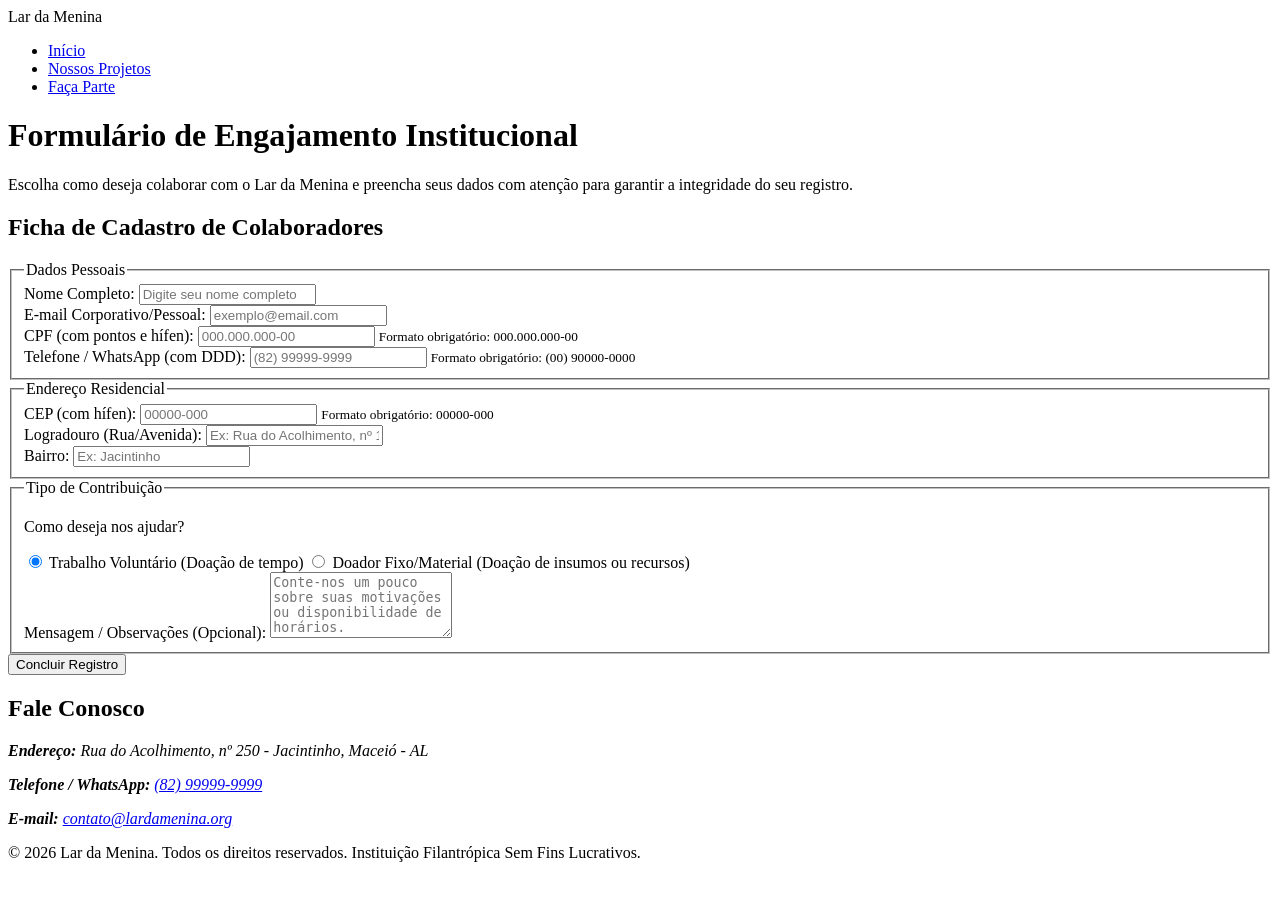
==== cadastro.html @ 81e5a77d "feat: implement registration form with native html5 semantic elements and validation patterns" ====
<!doctype html>
<html lang="pt-BR">
  <head>
    <meta charset="UTF-8" />
    <meta name="viewport" content="width=device-width, initial-scale=1.0" />
    <title>Faça Parte - Lar da Menina</title>
    <link rel="stylesheet" href="css/style.css" />
  </head>
  <body>
    <header>
      <div class="header-container">
        <span class="logo">Lar da Menina</span>
        <nav aria-label="Navegação principal">
          <ul>
            <li><a href="index.html">Início</a></li>
            <li><a href="projetos.html">Nossos Projetos</a></li>
            <li>
              <a href="cadastro.html" class="active" aria-current="page"
                >Faça Parte</a
              >
            </li>
          </ul>
        </nav>
      </div>
    </header>

    <main id="conteudo-cadastro">
      <div class="titulo-pagina-container">
        <h1>Formulário de Engajamento Institucional</h1>
        <p>
          Escolha como deseja colaborar com o Lar da Menina e preencha seus
          dados com atenção para garantir a integridade do seu registro.
        </p>
      </div>

      <section class="formulario-container">
        <h2>Ficha de Cadastro de Colaboradores</h2>

        <form action="#" method="POST" id="form-engajamento">
          <fieldset>
            <legend>Dados Pessoais</legend>

            <div class="campo-grupo">
              <label for="nome">Nome Completo:</label>
              <input
                type="text"
                id="nome"
                name="nome"
                required
                minlength="3"
                placeholder="Digite seu nome completo"
              />
            </div>

            <div class="campo-grupo">
              <label for="email">E-mail Corporativo/Pessoal:</label>
              <input
                type="email"
                id="email"
                name="email"
                required
                placeholder="exemplo@email.com"
              />
            </div>

            <div class="campo-grupo">
              <label for="cpf">CPF (com pontos e hífen):</label>
              <input
                type="text"
                id="cpf"
                name="cpf"
                required
                pattern="\d{3}\.\d{3}\.\d{3}-\d{2}"
                maxlength="14"
                placeholder="000.000.000-00"
                title="Digite o CPF no formato: 000.000.000-00"
                aria-describedby="cpf-helper"
              />
              <small id="cpf-helper" class="texto-ajuda"
                >Formato obrigatório: 000.000.000-00</small
              >
            </div>

            <div class="campo-grupo">
              <label for="telefone">Telefone / WhatsApp (com DDD):</label>
              <input
                type="tel"
                id="telefone"
                name="telefone"
                required
                pattern="\(\d{2}\) \d{5}-\d{4}"
                maxlength="15"
                placeholder="(82) 99999-9999"
                title="Digite o telefone no formato: (82) 99999-9999"
                aria-describedby="tel-helper"
              />
              <small id="tel-helper" class="texto-ajuda"
                >Formato obrigatório: (00) 90000-0000</small
              >
            </div>
          </fieldset>

          <fieldset>
            <legend>Endereço Residencial</legend>

            <div class="campo-grupo">
              <label for="cep">CEP (com hífen):</label>
              <input
                type="text"
                id="cep"
                name="cep"
                required
                pattern="\d{5}-\d{3}"
                maxlength="9"
                placeholder="00000-000"
                title="Digite o CEP no formato: 00000-000"
                aria-describedby="cep-helper"
              />
              <small id="cep-helper" class="texto-ajuda"
                >Formato obrigatório: 00000-000</small
              >
            </div>

            <div class="campo-grupo">
              <label for="logradouro">Logradouro (Rua/Avenida):</label>
              <input
                type="text"
                id="logradouro"
                name="logradouro"
                required
                placeholder="Ex: Rua do Acolhimento, nº 10"
              />
            </div>

            <div class="campo-grupo">
              <label for="bairro">Bairro:</label>
              <input
                type="text"
                id="bairro"
                name="bairro"
                required
                placeholder="Ex: Jacintinho"
              />
            </div>
          </fieldset>

          <fieldset>
            <legend>Tipo de Contribuição</legend>

            <div class="campo-grupo-radio">
              <p class="label-fake">Como deseja nos ajudar?</p>

              <label class="radio-label">
                <input
                  type="radio"
                  name="tipo_ajuda"
                  value="voluntario"
                  required
                  checked
                />
                Trabalho Voluntário (Doação de tempo)
              </label>

              <label class="radio-label">
                <input type="radio" name="tipo_ajuda" value="doador" />
                Doador Fixo/Material (Doação de insumos ou recursos)
              </label>
            </div>

            <div class="campo-grupo">
              <label for="mensagem">Mensagem / Observações (Opcional):</label>
              <textarea
                id="mensagem"
                name="mensagem"
                rows="4"
                placeholder="Conte-nos um pouco sobre suas motivações ou disponibilidade de horários."
              ></textarea>
            </div>
          </fieldset>

          <div class="acoes-formulario">
            <button type="submit" class="btn-enviar">Concluir Registro</button>
          </div>
        </form>
      </section>
    </main>

    <footer>
      <div class="rodape-conteudo">
        <section class="contato-info">
          <h2>Fale Conosco</h2>
          <address>
            <p>
              <strong>Endereço:</strong> Rua do Acolhimento, nº 250 -
              Jacintinho, Maceió - AL
            </p>
            <p>
              <strong>Telefone / WhatsApp:</strong>
              <a href="tel:+5582999999999">(82) 99999-9999</a>
            </p>
            <p>
              <strong>E-mail:</strong>
              <a href="mailto:contato@lardamenina.org"
                >contato@lardamenina.org</a
              >
            </p>
          </address>
        </section>
      </div>
      <div class="rodape-direitos">
        <p>
          &copy; 2026 Lar da Menina. Todos os direitos reservados. Instituição
          Filantrópica Sem Fins Lucrativos.
        </p>
      </div>
    </footer>
  </body>
</html>
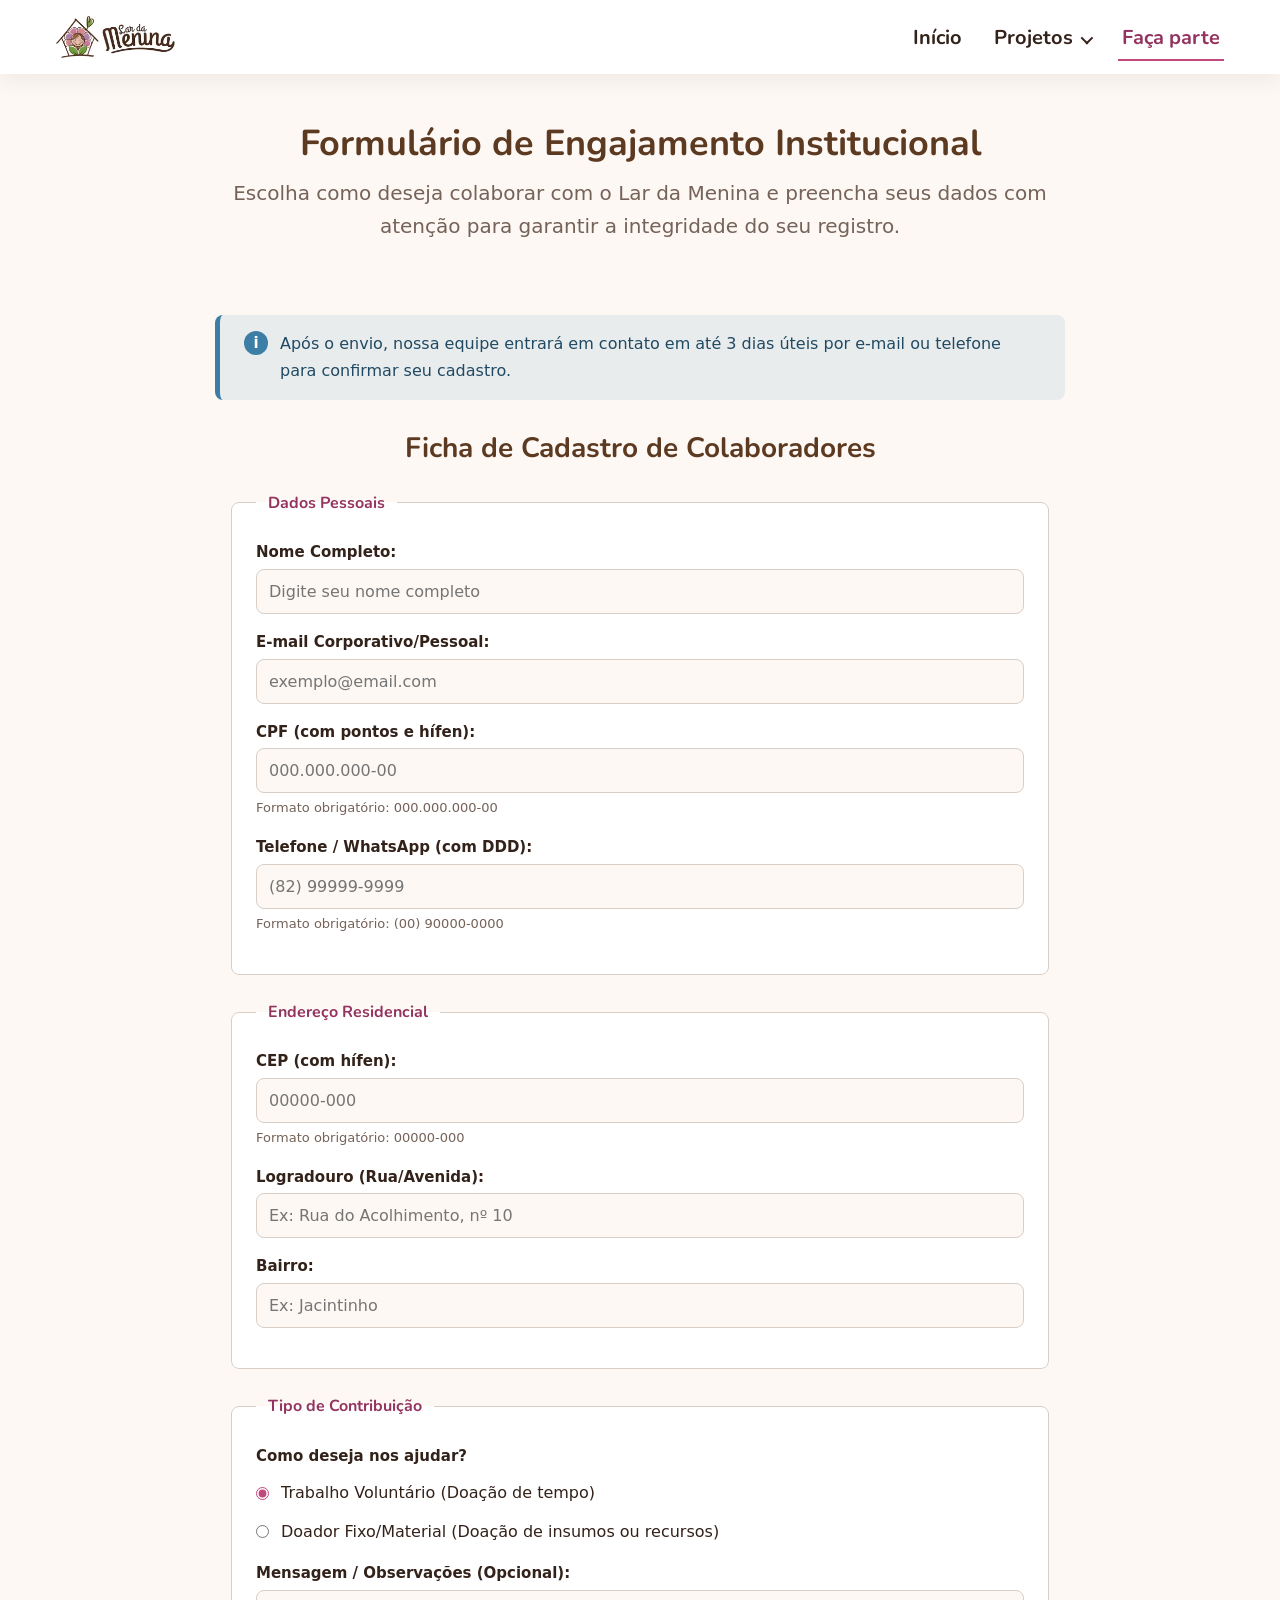
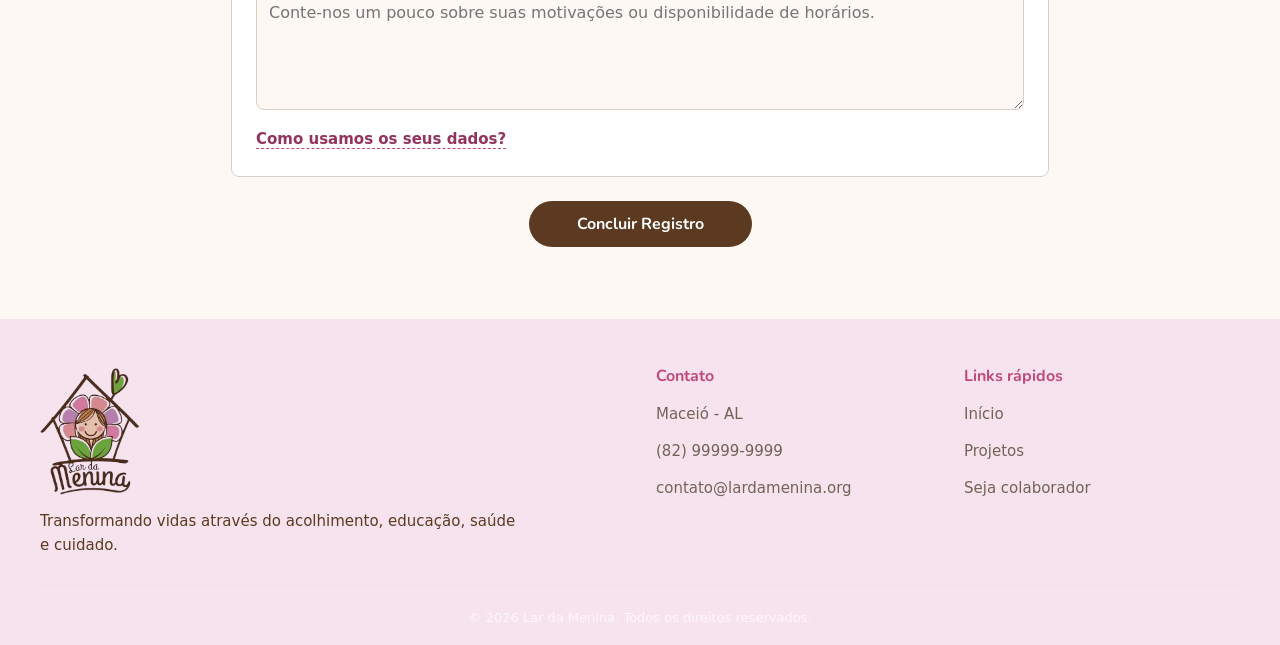
==== commit 018e813c: "Initial commit of the new project" ====
--- a/cadastro.html
+++ b/cadastro.html
@@ -3,22 +3,46 @@
   <head>
     <meta charset="UTF-8" />
     <meta name="viewport" content="width=device-width, initial-scale=1.0" />
+    <meta
+      name="description"
+      content="Cadastre-se como voluntário ou doador do Lar da Menina e ajude a transformar a vida de meninas em situação de vulnerabilidade."
+    />
+    <link rel="icon" type="image/svg+xml" href="assets/icons/favicon.svg" />
+    <link rel="preconnect" href="https://fonts.googleapis.com" />
+    <link rel="preconnect" href="https://fonts.gstatic.com" crossorigin />
+    <link
+      href="https://fonts.googleapis.com/css2?family=Nunito:ital,wght@0,200..1000;1,200..1000&display=swap"
+      rel="stylesheet"
+    />
+    <link rel="stylesheet" href="css/styles.css" />
+
     <title>Faça Parte - Lar da Menina</title>
-    <link rel="stylesheet" href="css/style.css" />
   </head>
   <body>
-    <header>
+    <header class="site-header">
       <div class="header-container">
-        <span class="logo">Lar da Menina</span>
-        <nav aria-label="Navegação principal">
+        <a href="index.html" class="logo">
+          <img src="assets/icons/logo-lar-menu.webp" alt="Logo Lar da Menina" />
+        </a>
+
+        <input type="checkbox" id="menu-toggle" class="menu-toggle-input" />
+        <label for="menu-toggle" class="menu-toggle" aria-label="Abrir menu">
+          <span class="menu-toggle-icon"></span>
+        </label>
+
+        <nav class="menu" aria-label="Navegação principal">
           <ul>
             <li><a href="index.html">Início</a></li>
-            <li><a href="projetos.html">Nossos Projetos</a></li>
-            <li>
-              <a href="cadastro.html" class="active" aria-current="page"
-                >Faça Parte</a
-              >
+            <li class="dropdown">
+              <a href="projetos.html">Projetos</a>
+              <ul class="submenu">
+                <li>
+                  <a href="projetos.html#frentes-atuacao">Frentes de atuação</a>
+                </li>
+                <li><a href="projetos.html#doacoes">Doações</a></li>
+              </ul>
             </li>
+            <li><a href="cadastro.html" class="active">Faça parte</a></li>
           </ul>
         </nav>
       </div>
@@ -30,6 +54,14 @@
         <p>
           Escolha como deseja colaborar com o Lar da Menina e preencha seus
           dados com atenção para garantir a integridade do seu registro.
+        </p>
+      </div>
+
+      <div class="alert alert-info">
+        <span class="alert-icone">i</span>
+        <p>
+          Após o envio, nossa equipe entrará em contato em até 3 dias úteis por
+          e-mail ou telefone para confirmar seu cadastro.
         </p>
       </div>
 
@@ -176,6 +208,10 @@
                 placeholder="Conte-nos um pouco sobre suas motivações ou disponibilidade de horários."
               ></textarea>
             </div>
+
+            <a href="#modal-privacidade" class="link-modal"
+              >Como usamos os seus dados?</a
+            >
           </fieldset>
 
           <div class="acoes-formulario">
@@ -185,33 +221,67 @@
       </section>
     </main>
 
-    <footer>
-      <div class="rodape-conteudo">
-        <section class="contato-info">
-          <h2>Fale Conosco</h2>
-          <address>
-            <p>
-              <strong>Endereço:</strong> Rua do Acolhimento, nº 250 -
-              Jacintinho, Maceió - AL
-            </p>
-            <p>
-              <strong>Telefone / WhatsApp:</strong>
-              <a href="tel:+5582999999999">(82) 99999-9999</a>
-            </p>
-            <p>
-              <strong>E-mail:</strong>
-              <a href="mailto:contato@lardamenina.org"
-                >contato@lardamenina.org</a
-              >
-            </p>
-          </address>
-        </section>
-      </div>
-      <div class="rodape-direitos">
-        <p>
-          &copy; 2026 Lar da Menina. Todos os direitos reservados. Instituição
-          Filantrópica Sem Fins Lucrativos.
-        </p>
+    <!-- Modal — uso de dados pessoais (técnica :target, 100% CSS) -->
+    <div class="modal" id="modal-privacidade">
+      <div
+        class="modal-content"
+        role="dialog"
+        aria-labelledby="titulo-modal-privacidade"
+      >
+        <a
+          href="#form-engajamento"
+          class="modal-fechar"
+          aria-label="Fechar janela"
+          >×</a
+        >
+        <h2 id="titulo-modal-privacidade">Como usamos os seus dados</h2>
+        <p>
+          As informações preenchidas neste formulário são utilizadas
+          exclusivamente pela equipe do Lar da Menina para viabilizar seu
+          cadastro como voluntário(a) ou doador(a).
+        </p>
+        <p>
+          Não compartilhamos seus dados com terceiros e você pode solicitar a
+          atualização ou exclusão do seu registro a qualquer momento pelo e-mail
+          de contato informado no rodapé do site.
+        </p>
+        <div class="modal-actions">
+          <a href="#form-engajamento" class="btn-acao btn-outline-claro"
+            >Entendi</a
+          >
+        </div>
+      </div>
+    </div>
+
+    <footer class="site-footer">
+      <div class="footer-container">
+        <div class="footer-brand">
+          <img src="assets/icons/logo-lar.webp" alt="Lar da Menina" />
+          <p>
+            Transformando vidas através do acolhimento, educação, saúde e
+            cuidado.
+          </p>
+        </div>
+
+        <div class="footer-column">
+          <h3>Contato</h3>
+          <p>Maceió - AL</p>
+          <p><a href="tel:+5582999999999">(82) 99999-9999</a></p>
+          <p>
+            <a href="mailto:contato@lardamenina.org">contato@lardamenina.org</a>
+          </p>
+        </div>
+
+        <div class="footer-column">
+          <h3>Links rápidos</h3>
+          <a href="index.html">Início</a>
+          <a href="projetos.html">Projetos</a>
+          <a href="cadastro.html">Seja colaborador</a>
+        </div>
+      </div>
+
+      <div class="footer-bottom">
+        © 2026 Lar da Menina. Todos os direitos reservados.
       </div>
     </footer>
   </body>
--- a/css/styles.css
+++ b/css/styles.css
@@ -0,0 +1,1447 @@
+/* =====================================================================
+   LAR DA MENINA — DESIGN SYSTEM
+   Plataforma institucional em HTML5 + CSS3 puro (sem frameworks/JS)
+
+   Sumário
+   01. Tokens de design (cores, tipografia, espaçamento, sombra)
+   02. Reset e base tipográfica
+   03. Layout macro — grid de 12 colunas (5 breakpoints)
+   04. Cabeçalho e navegação (flexbox + dropdown + menu hambúrguer)
+   05. Botões e estados interativos
+   06. Tags / badges de categorização
+   07. Alertas contextuais
+   08. Modais (técnica :target — 100% CSS)
+   09. Seção Hero (index)
+   10. Seção Institucional / Missão
+   11. Galeria e depoimento
+   12. Faixa de chamada (CTA)
+   13. Cards de projetos
+   14. Seção de doações
+   15. Formulário de cadastro
+   16. Rodapé
+   17. Ajustes finos de responsividade
+========================================================================= */
+
+/* =====================================================================
+   01 — TOKENS DE DESIGN
+========================================================================= */
+:root {
+  /* Paleta institucional — extraída da identidade visual (casa, flor, folhas) */
+  --clr-primary-100: #f7e3ee; /* rosa muito claro — fundos de destaque      */
+  --clr-primary-300: #e2a9c4; /* rosa claro — hover suave                   */
+  --clr-primary-500: #c1487b; /* rosa — cor de ação primária                */
+  --clr-primary-700: #93335f; /* rosa escuro — texto sobre claro, hover     */
+
+  --clr-secondary-500: #6f9c3f; /* verde-folha — sucesso / natureza           */
+  --clr-secondary-700: #4f7a2a; /* verde escuro                               */
+
+  --clr-accent-700: #5c3a21; /* marrom da marca — títulos, rodapé          */
+  --clr-accent-900: #3a220f; /* marrom profundo — fundo do rodapé          */
+
+  --clr-cream-50: #fdf8f4; /* fundo geral da página                     */
+  --clr-cream-100: #f6eade; /* superfície secundária                     */
+  --clr-surface: #ffffff; /* cartões, formulário, cabeçalho             */
+
+  --clr-ink-900: #33221a; /* texto principal                            */
+  --clr-ink-600: #756258; /* texto secundário                          */
+  --clr-ink-300: #d9cec5; /* bordas neutras                             */
+
+  --clr-success: #6f9c3f;
+  --clr-warning: #c07f1f;
+  --clr-error: #b3402e;
+  --clr-info: #3d7ea6;
+
+  /* Tipografia — serifada humanista para títulos, sans discreta no corpo */
+  --ff-heading: "Nunito", sans-serif;
+  --ff-body: "Karla", system-ui, -apple-system, sans-serif;
+
+  --fs-0: 0.8125rem; /* 13px — apoio, legendas       */
+  --fs-1: 0.9375rem; /* 15px — texto pequeno         */
+  --fs-2: 1rem; /* 16px — corpo de texto        */
+  --fs-3: 1.25rem; /* 20px — subtítulo / h3        */
+  --fs-4: 1.75rem; /* 28px — h2                    */
+  --fs-5: 2.25rem; /* 36px — h1                    */
+  --fs-6: 3rem; /* 48px — destaque hero (desktop) */
+
+  --fw-regular: 400;
+  --fw-medium: 600;
+  --fw-bold: 700;
+
+  --lh-tight: 1.2;
+  --lh-base: 1.65;
+
+  /* Espaçamento modular — base 4px */
+  --space-2xs: 0.25rem;
+  --space-xs: 0.5rem;
+  --space-sm: 0.75rem;
+  --space-md: 1rem;
+  --space-lg: 1.5rem;
+  --space-xl: 2rem;
+  --space-2xl: 3rem;
+  --space-3xl: 4.5rem;
+
+  --radius-sm: 8px;
+  --radius-md: 16px;
+  --radius-lg: 28px;
+  --radius-pill: 999px;
+
+  --shadow-card: 0 8px 24px rgba(58, 34, 15, 0.1);
+  --shadow-hover: 0 18px 38px rgba(58, 34, 15, 0.18);
+  --shadow-header: 0 4px 22px rgba(58, 34, 15, 0.08);
+
+  --container-max: 1200px;
+
+  /* Breakpoints de referência (documentação — ver seção 03)
+     bp-1: 480px  · bp-2: 768px · bp-3: 1024px · bp-4: 1280px · bp-5: 1600px */
+}
+
+/* =====================================================================
+   02 — RESET E BASE TIPOGRÁFICA
+========================================================================= */
+* {
+  margin: 0;
+  padding: 0;
+  box-sizing: border-box;
+}
+
+html {
+  scroll-behavior: smooth;
+}
+
+body {
+  font-family: var(--ff-body);
+  background: var(--clr-cream-50);
+  color: var(--clr-ink-900);
+  line-height: var(--lh-base);
+  -webkit-font-smoothing: antialiased;
+}
+
+h1,
+h2,
+h3 {
+  font-family: var(--ff-heading);
+  font-weight: var(--fw-bold);
+  line-height: var(--lh-tight);
+  color: var(--clr-accent-700);
+}
+
+h1 {
+  font-size: var(--fs-5);
+}
+h2 {
+  font-size: var(--fs-4);
+}
+h3 {
+  font-size: var(--fs-3);
+}
+
+p {
+  font-size: var(--fs-2);
+}
+
+a {
+  text-decoration: none;
+  color: inherit;
+}
+
+img {
+  max-width: 100%;
+  display: block;
+}
+
+ul {
+  list-style: none;
+}
+
+fieldset {
+  border: none;
+}
+
+/* Foco visível para navegação por teclado (acessibilidade) */
+a:focus-visible,
+button:focus-visible,
+input:focus-visible,
+textarea:focus-visible {
+  outline: 3px solid var(--clr-secondary-500);
+  outline-offset: 3px;
+}
+
+.container {
+  max-width: var(--container-max);
+  margin: 0 auto;
+  padding: 0 var(--space-md);
+}
+
+/* =====================================================================
+   03 — LAYOUT MACRO: GRID DE 12 COLUNAS
+   Aplicado às seções estruturais da página. Mobile-first, com 5
+   breakpoints distintos (480 / 768 / 1024 / 1280 / 1600px).
+========================================================================= */
+.grid-12 {
+  display: grid;
+  grid-template-columns: repeat(4, 1fr);
+  gap: var(--space-lg);
+}
+
+@media (min-width: 480px) {
+  .grid-12 {
+    gap: var(--space-xl);
+  }
+}
+
+@media (min-width: 768px) {
+  .grid-12 {
+    grid-template-columns: repeat(8, 1fr);
+  }
+}
+
+@media (min-width: 1024px) {
+  .grid-12 {
+    grid-template-columns: repeat(12, 1fr);
+  }
+}
+
+@media (min-width: 1280px) {
+  .grid-12 {
+    gap: var(--space-2xl);
+  }
+}
+
+@media (min-width: 1600px) {
+  :root {
+    --container-max: 1360px;
+  }
+}
+
+/* =====================================================================
+   04 — CABEÇALHO E NAVEGAÇÃO
+   Estrutura macro do header via flexbox (alinhamento de componentes).
+========================================================================= */
+.site-header {
+  background: var(--clr-surface);
+  box-shadow: var(--shadow-header);
+  position: sticky;
+  top: 0;
+  z-index: 1000;
+}
+
+.header-container {
+  max-width: var(--container-max);
+  margin: 0 auto;
+  padding: var(--space-md) var(--space-md);
+  display: flex;
+  align-items: center;
+  justify-content: space-between;
+  gap: var(--space-md);
+}
+
+.logo img {
+  width: 120px;
+  height: auto;
+}
+
+/* Menu principal */
+.menu ul {
+  display: flex;
+  align-items: flex-start;
+  gap: var(--space-lg);
+}
+
+.menu a {
+  font-family: var(--ff-heading);
+  font-size: var(--fs-3);
+  font-weight: var(--fw-bold);
+  color: var(--clr-ink-900);
+  padding: var(--space-xs) var(--space-2xs);
+  border-bottom: 2px solid transparent;
+  transition:
+    color 0.25s ease,
+    border-color 0.25s ease;
+}
+
+.menu a:hover {
+  color: var(--clr-primary-500);
+}
+
+.menu a.active {
+  color: var(--clr-primary-700);
+  border-bottom-color: var(--clr-primary-500);
+}
+
+/* Dropdown "Projetos" — funcional via :hover e :focus-within (teclado) */
+.dropdown {
+  position: relative;
+}
+
+.dropdown > a::after {
+  content: "";
+  display: inline-block;
+  width: 7px;
+  height: 7px;
+  margin-left: var(--space-xs);
+  border-right: 2px solid currentColor;
+  border-bottom: 2px solid currentColor;
+  transform: rotate(45deg) translateY(-2px);
+  transition: transform 0.25s ease;
+}
+
+.dropdown:hover > a::after,
+.dropdown:focus-within > a::after {
+  transform: rotate(225deg) translateY(2px);
+}
+
+.submenu {
+  position: absolute;
+  top: calc(100% + var(--space-sm));
+  left: 0;
+  min-width: 250px;
+  background: var(--clr-surface);
+  padding: var(--space-sm);
+  border-radius: var(--radius-md);
+  box-shadow: var(--shadow-hover);
+  display: flex;
+  flex-direction: column;
+  justify-content: flex-start;
+  align-items: flex-start;
+  align-self: flex-start;
+  gap: var(--space-2xs);
+  opacity: 0;
+  visibility: hidden;
+  transform: translateY(8px);
+  transition:
+    opacity 0.2s ease,
+    transform 0.2s ease,
+    visibility 0.2s ease;
+}
+
+.dropdown:hover .submenu,
+.dropdown:focus-within .submenu {
+  opacity: 1;
+  visibility: visible;
+  transform: translateY(0);
+}
+
+.submenu a {
+  display: flex;
+  width: 100%;
+  border-bottom: none;
+  padding: var(--space-xs) var(--space-sm);
+  border-radius: var(--radius-sm);
+  font-family: var(--ff-body);
+  font-weight: var(--fw-medium);
+}
+
+.submenu a:hover {
+  background: var(--clr-primary-100);
+  color: var(--clr-primary-700);
+}
+
+/* Menu hambúrguer (mobile) — via checkbox, sem JavaScript */
+.menu-toggle-input {
+  display: none;
+}
+
+.menu-toggle {
+  display: none;
+  width: 44px;
+  height: 44px;
+  align-items: center;
+  justify-content: center;
+  border-radius: var(--radius-sm);
+  cursor: pointer;
+}
+
+.menu-toggle-icon,
+.menu-toggle-icon::before,
+.menu-toggle-icon::after {
+  display: block;
+  width: 22px;
+  height: 2px;
+  background: var(--clr-accent-700);
+  border-radius: 2px;
+  position: relative;
+  transition:
+    transform 0.25s ease,
+    opacity 0.25s ease;
+}
+
+.menu-toggle-icon::before {
+  content: "";
+  position: absolute;
+  top: -7px;
+}
+.menu-toggle-icon::after {
+  content: "";
+  position: absolute;
+  top: 7px;
+}
+
+.menu-toggle-input:checked ~ .menu-toggle .menu-toggle-icon {
+  background: transparent;
+}
+.menu-toggle-input:checked ~ .menu-toggle .menu-toggle-icon::before {
+  top: 0;
+  transform: rotate(45deg);
+}
+.menu-toggle-input:checked ~ .menu-toggle .menu-toggle-icon::after {
+  top: 0;
+  transform: rotate(-45deg);
+}
+
+@media (max-width: 767px) {
+  .menu-toggle {
+    display: flex;
+  }
+
+  .menu {
+    display: none;
+    width: 100%;
+    order: 3;
+  }
+
+  .menu-toggle-input:checked ~ .menu {
+    display: block;
+    padding-bottom: var(--space-md);
+  }
+
+  .menu ul {
+    flex-direction: column;
+    align-items: flex-start;
+    gap: 0;
+  }
+
+  .menu > ul > li {
+    width: 100%;
+  }
+
+  .menu a {
+    display: block;
+    width: 100%;
+    padding: var(--space-sm) 0;
+  }
+
+  .submenu {
+    position: static;
+    opacity: 1;
+    visibility: visible;
+    transform: none;
+    box-shadow: none;
+    background: var(--clr-primary-100);
+    margin: var(--space-2xs) 0 var(--space-sm);
+  }
+}
+
+/* =====================================================================
+   05 — BOTÕES E ESTADOS INTERATIVOS
+========================================================================= */
+.btn-acao {
+  display: inline-flex;
+  align-items: center;
+  justify-content: center;
+  gap: var(--space-xs);
+  padding: var(--space-sm) var(--space-xl);
+  border: 2px solid transparent;
+  border-radius: var(--radius-pill);
+  font-family: var(--ff-heading);
+  font-size: var(--fs-1);
+  font-weight: var(--fw-bold);
+  cursor: pointer;
+  transition:
+    transform 0.2s ease,
+    box-shadow 0.2s ease,
+    background 0.2s ease,
+    color 0.2s ease;
+}
+
+.btn-primario {
+  background: var(--clr-primary-500);
+  color: var(--clr-surface);
+}
+
+.btn-primario:hover {
+  background: var(--clr-cream-50);
+  color: var(--clr-primary-500);
+  box-shadow: var(--shadow-hover);
+  transform: translateY(-2px);
+}
+
+.btn-outline {
+  background: transparent;
+  border-color: var(--clr-accent-700);
+  color: var(--clr-accent-700);
+}
+
+.btn-outline:hover {
+  background: var(--clr-success);
+  color: var(--clr-cream-50);
+  transform: translateY(-2px);
+  border-color: transparent;
+}
+
+/* Variante para uso sobre fundo claro (fora do hero) */
+.btn-outline-claro {
+  background: transparent;
+  border-color: var(--clr-primary-500);
+  color: var(--clr-primary-700);
+}
+
+.btn-outline-claro:hover {
+  background: var(--clr-primary-100);
+  transform: translateY(-2px);
+}
+
+.btn-enviar {
+  background: var(--clr-accent-700);
+  color: var(--clr-surface);
+  border: none;
+  padding: var(--space-sm) var(--space-2xl);
+  border-radius: var(--radius-pill);
+  font-family: var(--ff-heading);
+  font-weight: var(--fw-bold);
+  font-size: var(--fs-2);
+  cursor: pointer;
+  transition:
+    transform 0.2s ease,
+    box-shadow 0.2s ease,
+    opacity 0.2s ease;
+}
+
+.btn-enviar:hover {
+  opacity: 0.92;
+  box-shadow: var(--shadow-hover);
+  transform: translateY(-2px);
+}
+
+.btn-acao:active,
+.btn-enviar:active {
+  transform: translateY(0) scale(0.98);
+}
+
+button:disabled,
+.btn-acao[aria-disabled="true"] {
+  opacity: 0.5;
+  cursor: not-allowed;
+  transform: none !important;
+  box-shadow: none !important;
+}
+
+/* =====================================================================
+   06 — TAGS / BADGES DE CATEGORIZAÇÃO
+========================================================================= */
+.badges {
+  display: flex;
+  flex-wrap: wrap;
+  gap: var(--space-xs);
+  margin-bottom: var(--space-sm);
+}
+
+.badge {
+  display: inline-flex;
+  align-items: center;
+  width: fit-content;
+  padding: var(--space-2xs) var(--space-sm);
+  border-radius: var(--radius-pill);
+  font-size: var(--fs-0);
+  font-weight: var(--fw-bold);
+  line-height: 1.4;
+}
+
+.badge-projeto {
+  background: var(--clr-primary-100);
+  color: var(--clr-primary-700);
+}
+.badge-sucesso {
+  background: rgba(111, 156, 63, 0.16);
+  color: var(--clr-secondary-700);
+}
+.badge-alerta {
+  background: rgba(192, 127, 31, 0.18);
+  color: #7a4e0f;
+}
+.badge-info {
+  background: rgba(61, 126, 166, 0.16);
+  color: #235a79;
+}
+
+/* =====================================================================
+   07 — ALERTAS CONTEXTUAIS
+========================================================================= */
+.alert {
+  display: flex;
+  align-items: flex-start;
+  gap: var(--space-sm);
+  padding: var(--space-md) var(--space-lg);
+  border-radius: var(--radius-sm);
+  border-left: 5px solid;
+  font-size: var(--fs-1);
+  line-height: var(--lh-base);
+}
+
+.alert-icone {
+  flex-shrink: 0;
+  display: inline-flex;
+  align-items: center;
+  justify-content: center;
+  width: 24px;
+  height: 24px;
+  border-radius: 50%;
+  font-weight: var(--fw-bold);
+  font-size: var(--fs-1);
+}
+
+.alert-info {
+  background: rgba(61, 126, 166, 0.1);
+  border-color: var(--clr-info);
+  color: #204a63;
+}
+.alert-info .alert-icone {
+  background: var(--clr-info);
+  color: var(--clr-surface);
+}
+
+.alert-success {
+  background: rgba(111, 156, 63, 0.12);
+  border-color: var(--clr-success);
+  color: #3c5b21;
+}
+.alert-success .alert-icone {
+  background: var(--clr-success);
+  color: var(--clr-surface);
+}
+
+.alert-warning {
+  background: rgba(192, 127, 31, 0.14);
+  border-color: var(--clr-warning);
+  color: #6b4711;
+}
+.alert-warning .alert-icone {
+  background: var(--clr-warning);
+  color: var(--clr-surface);
+}
+
+/* =====================================================================
+   08 — MODAIS (técnica :target, sem JavaScript)
+========================================================================= */
+.modal {
+  display: none;
+  position: fixed;
+  inset: 0;
+  background: rgba(58, 34, 15, 0.55);
+  z-index: 2000;
+  padding: var(--space-md);
+  align-items: center;
+  justify-content: center;
+}
+
+.modal:target {
+  display: flex;
+}
+
+.modal-content {
+  position: relative;
+  width: 100%;
+  max-width: 460px;
+  max-height: 85vh;
+  overflow-y: auto;
+  background: var(--clr-surface);
+  border-radius: var(--radius-lg);
+  padding: var(--space-xl);
+  box-shadow: 0 24px 60px rgba(58, 34, 15, 0.35);
+}
+
+.modal-fechar {
+  position: absolute;
+  top: var(--space-md);
+  right: var(--space-md);
+  display: inline-flex;
+  align-items: center;
+  justify-content: center;
+  width: 34px;
+  height: 34px;
+  border-radius: 50%;
+  background: var(--clr-cream-50);
+  color: var(--clr-accent-700);
+  font-size: var(--fs-3);
+  line-height: 1;
+}
+
+.modal-fechar:hover {
+  background: var(--clr-primary-100);
+}
+
+.modal-content h2 {
+  font-size: var(--fs-4);
+  margin-bottom: var(--space-md);
+  padding-right: var(--space-xl);
+}
+
+.modal-content p,
+.modal-content li {
+  color: var(--clr-ink-600);
+  font-size: var(--fs-2);
+}
+
+.modal-content ul {
+  display: flex;
+  flex-direction: column;
+  gap: var(--space-sm);
+  margin: var(--space-md) 0 var(--space-lg);
+}
+
+.modal-dado {
+  display: flex;
+  justify-content: space-between;
+  gap: var(--space-md);
+  padding: var(--space-sm) var(--space-md);
+  background: var(--clr-cream-50);
+  border-radius: var(--radius-sm);
+}
+
+.modal-dado strong {
+  color: var(--clr-ink-900);
+}
+
+.modal-actions {
+  display: flex;
+  justify-content: flex-end;
+  gap: var(--space-sm);
+}
+
+/* =====================================================================
+   09 — HERO (index.html)
+========================================================================= */
+.hero {
+  background: linear-gradient(
+    150deg,
+    var(--clr-primary-300) 0%,
+    var(--clr-primary-100) 70%
+  );
+  padding: var(--space-2xl) 0 var(--space-3xl);
+}
+
+.hero .grid-12 {
+  max-width: var(--container-max);
+  margin: 0 auto;
+  padding: 0 var(--space-md);
+  align-items: center;
+}
+
+.hero-media {
+  grid-column: 1 / -1;
+}
+
+.hero-media img {
+  width: 100%;
+  aspect-ratio: 4 / 3.1;
+  object-fit: cover;
+  border-radius: 30px 96px 30px 30px;
+  box-shadow: 0 30px 60px rgba(0, 0, 0, 0.35);
+}
+
+.hero-texto {
+  grid-column: 1 / -1;
+  color: var(--clr-surface);
+}
+
+.hero-kicker {
+  display: inline-flex;
+  align-items: center;
+  gap: var(--space-xs);
+  font-family: var(--ff-body);
+  font-size: var(--fs-1);
+  font-weight: var(--fw-regular);
+  color: var(--clr-ink-600);
+  margin-bottom: var(--space-md);
+}
+
+.hero-kicker::before {
+  content: "";
+  width: 8px;
+  height: 8px;
+  border-radius: 50%;
+  background: var(--clr-secondary-500);
+}
+
+.hero-texto h1 {
+  color: var(--clr-primary-500);
+  font-size: var(--fs-5);
+  margin-bottom: var(--space-md);
+}
+
+.hero-texto p {
+  color: var(--clr-ink-600);
+  font-size: var(--fs-3);
+  max-width: 50ch;
+  margin-bottom: var(--space-xl);
+}
+
+.hero-acoes {
+  display: flex;
+  flex-wrap: wrap;
+  gap: var(--space-md);
+}
+
+@media (min-width: 768px) {
+  .hero-media {
+    grid-column: 1 / 5;
+  }
+  .hero-texto {
+    grid-column: 5 / 9;
+  }
+}
+
+@media (min-width: 1024px) {
+  .hero-media {
+    grid-column: 1 / 7;
+  }
+  .hero-texto {
+    grid-column: 7 / 13;
+  }
+  .hero-texto h1 {
+    font-size: var(--fs-6);
+  }
+}
+
+/* =====================================================================
+   10 — SEÇÃO INSTITUCIONAL / MISSÃO (index.html)
+========================================================================= */
+#sobre-nos {
+  padding: var(--space-3xl) 0;
+}
+
+#sobre-nos .grid-12 {
+  max-width: var(--container-max);
+  margin: 0 auto;
+  padding: 0 var(--space-md);
+}
+
+.historia-ong {
+  grid-column: 1 / -1;
+  display: flex;
+  flex-direction: column;
+  gap: var(--space-md);
+}
+
+.historia-ong h2 {
+  margin-bottom: 0;
+}
+
+.historia-ong p {
+  color: var(--clr-ink-600);
+}
+
+.missao-valores {
+  grid-column: 1 / -1;
+  background: var(--clr-cream-100);
+  border: 1px solid var(--clr-primary-300);
+  color: var(--clr-surface);
+  padding: var(--space-3xl);
+  border-radius: var(--radius-md);
+  display: flex;
+  flex-direction: column;
+  gap: var(--space-lg);
+}
+
+.missao-valores h3 {
+  color: var(--clr-primary-500);
+  font-size: var(--fs-3);
+  margin-bottom: var(--space-sm);
+}
+
+.missao-valores p {
+  color: var(--clr-ink-600);
+}
+
+.missao-valores ul {
+  display: flex;
+  flex-direction: column;
+  gap: var(--space-sm);
+}
+
+.missao-valores li {
+  display: flex;
+  align-items: baseline;
+  gap: var(--space-sm);
+  color: var(--clr-ink-600);
+  font-weight: var(--fw-regular);
+}
+
+.missao-valores li::before {
+  content: "";
+  width: 6px;
+  height: 6px;
+  border-radius: 50%;
+  background: var(--clr-success);
+  flex-shrink: 0;
+}
+
+@media (min-width: 768px) {
+  .historia-ong {
+    grid-column: 1 / 9;
+  }
+  .missao-valores {
+    grid-column: 1 / 9;
+  }
+}
+
+@media (min-width: 1024px) {
+  .historia-ong {
+    grid-column: 1 / 8;
+  }
+  .missao-valores {
+    grid-column: 8 / 13;
+  }
+}
+
+/* =====================================================================
+   11 — GALERIA E DEPOIMENTO (index.html)
+========================================================================= */
+#galeria-impacto {
+  background: var(--clr-primary-100);
+  padding: var(--space-3xl) 0;
+}
+
+#galeria-impacto .grid-12 {
+  max-width: var(--container-max);
+  margin: 0 auto;
+  padding: 0;
+  align-items: stretch;
+}
+
+#galeria-impacto > .container > h2,
+#galeria-impacto h2.titulo-secao {
+  margin-bottom: var(--space-xl);
+}
+
+.galeria-figura {
+  grid-column: 1 / -1;
+}
+
+.imagem-responsiva {
+  width: 100%;
+  height: 100%;
+  min-height: 260px;
+  object-fit: cover;
+  border-radius: var(--radius-md);
+  box-shadow: var(--shadow-card);
+}
+
+.galeria-figura figcaption {
+  margin-top: var(--space-sm);
+  margin-bottom: var(--space-md);
+  color: var(--clr-ink-600);
+  font-size: var(--fs-0);
+}
+
+.depoimento {
+  grid-column: 1 / -1;
+  background: var(--clr-surface);
+  border-radius: var(--radius-md);
+  padding: var(--space-xl);
+  box-shadow: var(--shadow-card);
+  display: flex;
+  flex-direction: column;
+  justify-content: center;
+  gap: var(--space-md);
+}
+
+.depoimento p {
+  font-family: var(--ff-heading);
+  font-size: var(--fs-3);
+  color: var(--clr-accent-700);
+  font-style: italic;
+}
+
+.depoimento footer {
+  display: flex;
+  align-items: center;
+  gap: var(--space-sm);
+  font-size: var(--fs-1);
+  color: var(--clr-ink-600);
+}
+
+.depoimento footer::before {
+  content: "";
+  width: 28px;
+  height: 2px;
+  background: var(--clr-primary-500);
+}
+
+@media (min-width: 768px) {
+  .galeria-figura {
+    grid-column: 1 / 6;
+  }
+  .depoimento {
+    grid-column: 6 / 9;
+  }
+}
+
+@media (min-width: 1024px) {
+  .galeria-figura {
+    grid-column: 1 / 8;
+  }
+  .depoimento {
+    grid-column: 8 / 13;
+  }
+}
+
+/* =====================================================================
+   12 — FAIXA DE CHAMADA (CTA final)
+========================================================================= */
+.cta-final {
+  
+  padding: var(--space-2xl) var(--space-md);
+}
+
+.cta-conteudo {
+  max-width: 600px;
+  margin: 0 auto;
+  text-align: center;
+  display: flex;
+  flex-direction: column;
+  align-items: center;
+  gap: var(--space-md);
+}
+
+.cta-conteudo h2 {
+  color: var(--clr-primary-500);
+}
+
+.cta-conteudo p {
+  color: var(--clr-accent-700);
+  font-size: var(--fs-3);
+}
+
+/* =====================================================================
+   13 — CARDS DE PROJETOS (projetos.html)
+========================================================================= */
+#conteudo-projetos {
+  padding: var(--space-2xl) 0 var(--space-2xl);
+}
+
+.titulo-pagina-container {
+  max-width: 850px;
+  margin: 0 auto var(--space-3xl);
+  padding: 0 var(--space-md);
+  text-align: center;
+}
+
+.titulo-pagina-container p {
+  color: var(--clr-ink-600);
+  font-size: var(--fs-3);
+  margin-top: var(--space-sm);
+}
+
+#frentes-atuacao,
+#doacoes {
+  max-width: var(--container-max);
+  margin: 0 auto;
+  padding: 0 var(--space-md) var(--space-3xl);
+}
+
+#frentes-atuacao h2,
+#doacoes h2 {
+  margin-bottom: var(--space-xl);
+}
+
+.grid-projetos {
+  display: grid;
+  grid-template-columns: repeat(4, 1fr);
+  gap: var(--space-lg);
+}
+
+@media (min-width: 768px) {
+  .grid-projetos {
+    grid-template-columns: repeat(8, 1fr);
+  }
+}
+
+@media (min-width: 1024px) {
+  .grid-projetos {
+    grid-template-columns: repeat(12, 1fr);
+  }
+}
+
+.card-projeto {
+  grid-column: 1 / -1;
+  background: var(--clr-surface);
+  padding: var(--space-lg);
+  border-radius: var(--radius-md);
+  border-top: 4px solid var(--clr-primary-500);
+  box-shadow: var(--shadow-card);
+  display: flex;
+  flex-direction: column;
+  gap: var(--space-sm);
+  transition:
+    transform 0.25s ease,
+    box-shadow 0.25s ease;
+}
+
+.card-projeto:hover {
+  transform: translateY(-6px);
+  box-shadow: var(--shadow-hover);
+}
+
+.card-projeto h3 {
+  font-size: var(--fs-3);
+}
+.card-projeto p {
+  color: var(--clr-ink-600);
+  font-size: var(--fs-1);
+}
+
+/* Sotaque de cor por frente de atuação */
+.card-projeto[data-area="saude"] {
+  border-top-color: var(--clr-info);
+}
+.card-projeto[data-area="educacao"] {
+  border-top-color: var(--clr-primary-500);
+}
+.card-projeto[data-area="esporte"] {
+  border-top-color: var(--clr-warning);
+}
+.card-projeto[data-area="cultura"] {
+  border-top-color: var(--clr-secondary-500);
+}
+
+@media (min-width: 768px) {
+  .card-projeto {
+    grid-column: span 4;
+  }
+}
+
+@media (min-width: 1024px) {
+  .card-projeto {
+    grid-column: span 3;
+  }
+}
+
+/* =====================================================================
+   14 — SEÇÃO DE DOAÇÕES (projetos.html)
+========================================================================= */
+#doacoes .alert {
+  margin-bottom: var(--space-xl);
+}
+
+.grid-doacoes {
+  display: grid;
+  grid-template-columns: repeat(4, 1fr);
+  gap: var(--space-lg);
+}
+
+@media (min-width: 768px) {
+  .grid-doacoes {
+    grid-template-columns: repeat(8, 1fr);
+  }
+}
+
+@media (min-width: 1024px) {
+  .grid-doacoes {
+    grid-template-columns: repeat(12, 1fr);
+  }
+}
+
+.card-doacao {
+  grid-column: 1 / -1;
+  background: var(--clr-surface);
+  border: 1px solid var(--clr-ink-300);
+  border-radius: var(--radius-md);
+  padding: var(--space-lg);
+  display: flex;
+  flex-direction: column;
+  gap: var(--space-sm);
+}
+
+.card-doacao h3 {
+  font-size: var(--fs-3);
+}
+.card-doacao p {
+  color: var(--clr-ink-600);
+  font-size: var(--fs-1);
+  flex-grow: 1;
+}
+
+@media (min-width: 768px) {
+  .card-doacao {
+    grid-column: span 4;
+  }
+}
+
+@media (min-width: 1024px) {
+  .card-doacao {
+    grid-column: span 4;
+  }
+}
+
+/* =====================================================================
+   15 — FORMULÁRIO DE CADASTRO (cadastro.html)
+========================================================================= */
+#conteudo-cadastro {
+  padding: var(--space-2xl) 0 var(--space-3xl);
+}
+
+#conteudo-cadastro .alert {
+  max-width: 850px;
+  margin: 0 auto var(--space-xl);
+}
+
+.formulario-container {
+  max-width: 850px;
+  margin: 0 auto;
+  padding: 0 var(--space-md);
+}
+
+.formulario-container h2 {
+  text-align: center;
+  margin-bottom: var(--space-lg);
+}
+
+fieldset {
+  border: 1px solid var(--clr-ink-300);
+  border-radius: var(--radius-sm);
+  padding: var(--space-lg);
+  margin-bottom: var(--space-lg);
+  background: var(--clr-surface);
+}
+
+legend {
+  padding: 0 var(--space-sm);
+  font-family: var(--ff-heading);
+  font-weight: var(--fw-bold);
+  color: var(--clr-primary-700);
+}
+
+.campo-grupo {
+  display: flex;
+  flex-direction: column;
+  gap: var(--space-2xs);
+  margin-bottom: var(--space-md);
+}
+
+.campo-grupo label {
+  font-weight: var(--fw-medium);
+  color: var(--clr-ink-900);
+  font-size: var(--fs-1);
+}
+
+input,
+textarea {
+  width: 100%;
+  padding: var(--space-sm);
+  font-family: var(--ff-body);
+  font-size: var(--fs-2);
+  color: var(--clr-ink-900);
+  background: var(--clr-cream-50);
+  border: 1px solid var(--clr-ink-300);
+  border-radius: var(--radius-sm);
+  transition:
+    border-color 0.25s ease,
+    box-shadow 0.25s ease;
+}
+
+textarea {
+  resize: vertical;
+  min-height: 120px;
+}
+
+input:focus,
+textarea:focus {
+  outline: none;
+  border-color: var(--clr-primary-500);
+  box-shadow: 0 0 0 4px rgba(193, 72, 123, 0.18);
+}
+
+input:valid:not(:placeholder-shown),
+textarea:valid:not(:placeholder-shown) {
+  border-color: var(--clr-success);
+}
+
+input:invalid:not(:placeholder-shown),
+textarea:invalid:not(:placeholder-shown) {
+  border-color: var(--clr-error);
+}
+
+.texto-ajuda {
+  font-size: var(--fs-0);
+  color: var(--clr-ink-600);
+}
+
+.campo-grupo-radio {
+  display: flex;
+  flex-direction: column;
+  gap: var(--space-sm);
+  margin-bottom: var(--space-md);
+}
+
+.label-fake {
+  font-weight: var(--fw-medium);
+  font-size: var(--fs-1);
+}
+
+.radio-label {
+  display: flex;
+  align-items: center;
+  gap: var(--space-sm);
+  cursor: pointer;
+  font-size: var(--fs-2);
+}
+
+.radio-label input {
+  width: auto;
+  accent-color: var(--clr-primary-500);
+}
+
+.link-modal {
+  align-self: flex-start;
+  font-size: var(--fs-1);
+  font-weight: var(--fw-bold);
+  color: var(--clr-primary-700);
+  border-bottom: 1px dashed var(--clr-primary-500);
+}
+
+.link-modal:hover {
+  color: var(--clr-primary-500);
+}
+
+.acoes-formulario {
+  display: flex;
+  justify-content: center;
+  margin-top: var(--space-lg);
+}
+
+@media (max-width: 480px) {
+  .btn-enviar {
+    width: 100%;
+  }
+}
+
+/* =====================================================================
+   16 — RODAPÉ
+========================================================================= */
+.site-footer {
+  background: linear-gradient(
+    160deg,
+    var(--clr-primary-100),
+    var(--clr-primary-100)
+  );
+  color: var(--clr-surface);
+  padding: var(--space-2xl) var(--space-md) var(--space-md);
+}
+
+.footer-container {
+  max-width: var(--container-max);
+  margin: 0 auto;
+  display: grid;
+  grid-template-columns: repeat(4, 1fr);
+  gap: var(--space-xl);
+}
+
+@media (min-width: 768px) {
+  .footer-container {
+    grid-template-columns: repeat(8, 1fr);
+  }
+}
+
+@media (min-width: 1024px) {
+  .footer-container {
+    grid-template-columns: repeat(12, 1fr);
+  }
+}
+
+.footer-brand {
+  grid-column: 1 / -1;
+  display: flex;
+  flex-direction: column;
+  gap: var(--space-sm);
+}
+
+.footer-brand img {
+  width: 100px;
+  border-radius: var(--radius-sm);
+}
+
+.footer-brand p {
+  color: var(--clr-accent-700);
+  font-size: var(--fs-1);
+}
+
+.footer-column {
+  grid-column: 1 / -1;
+  display: flex;
+  flex-direction: column;
+  gap: var(--space-sm);
+}
+
+.footer-column h3 {
+  color: var(--clr-primary-500);
+  font-size: var(--fs-2);
+  margin-bottom: var(--space-2xs);
+}
+
+.footer-column p,
+.footer-column a {
+  color: var(--clr-ink-600);
+  font-size: var(--fs-1);
+}
+
+.footer-column a:hover {
+  color: var(--clr-accent-900);
+}
+
+@media (min-width: 768px) {
+  .footer-brand {
+    grid-column: 1 / 5;
+  }
+  .footer-column:nth-of-type(2) {
+    grid-column: 5 / 7;
+  }
+  .footer-column:nth-of-type(3) {
+    grid-column: 7 / 9;
+  }
+}
+
+@media (min-width: 1024px) {
+  .footer-brand {
+    grid-column: 1 / 6;
+  }
+  .footer-column:nth-of-type(2) {
+    grid-column: 7 / 10;
+  }
+  .footer-column:nth-of-type(3) {
+    grid-column: 10 / 13;
+  }
+}
+
+.footer-bottom {
+  max-width: var(--container-max);
+  margin: var(--space-xl) auto 0;
+  padding-top: var(--space-md);
+  border-top: 1px solid rgba(255, 255, 255, 0.18);
+  text-align: center;
+  font-size: var(--fs-0);
+  color: rgba(255, 255, 255, 0.7);
+}
+
+/* =====================================================================
+   17 — AJUSTES FINOS DE RESPONSIVIDADE
+========================================================================= */
+@media (max-width: 480px) {
+  h1 {
+    font-size: var(--fs-4);
+  }
+  h2 {
+    font-size: var(--fs-3);
+  }
+
+  .hero-texto p {
+    font-size: var(--fs-2);
+  }
+
+  .modal-actions {
+    flex-direction: column-reverse;
+  }
+  .modal-actions .btn-acao,
+  .modal-actions .btn-enviar {
+    width: 100%;
+  }
+}
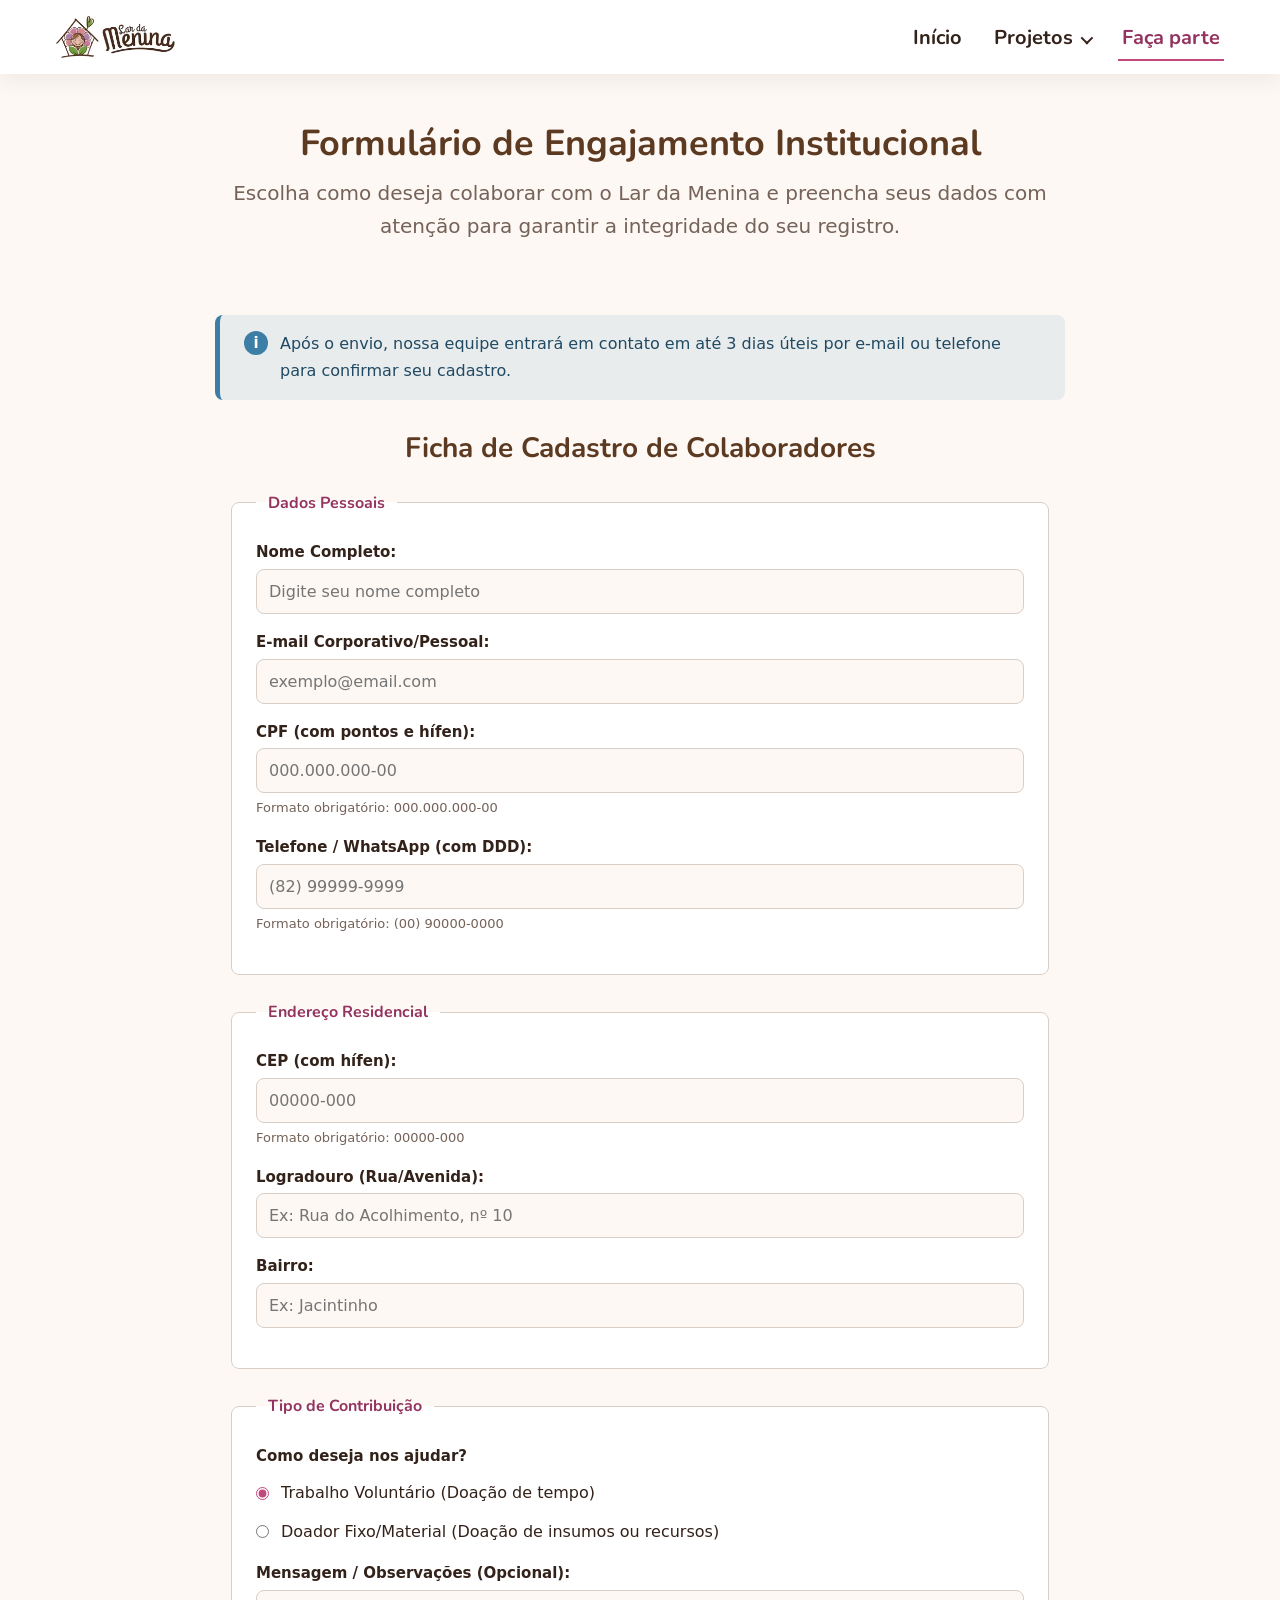
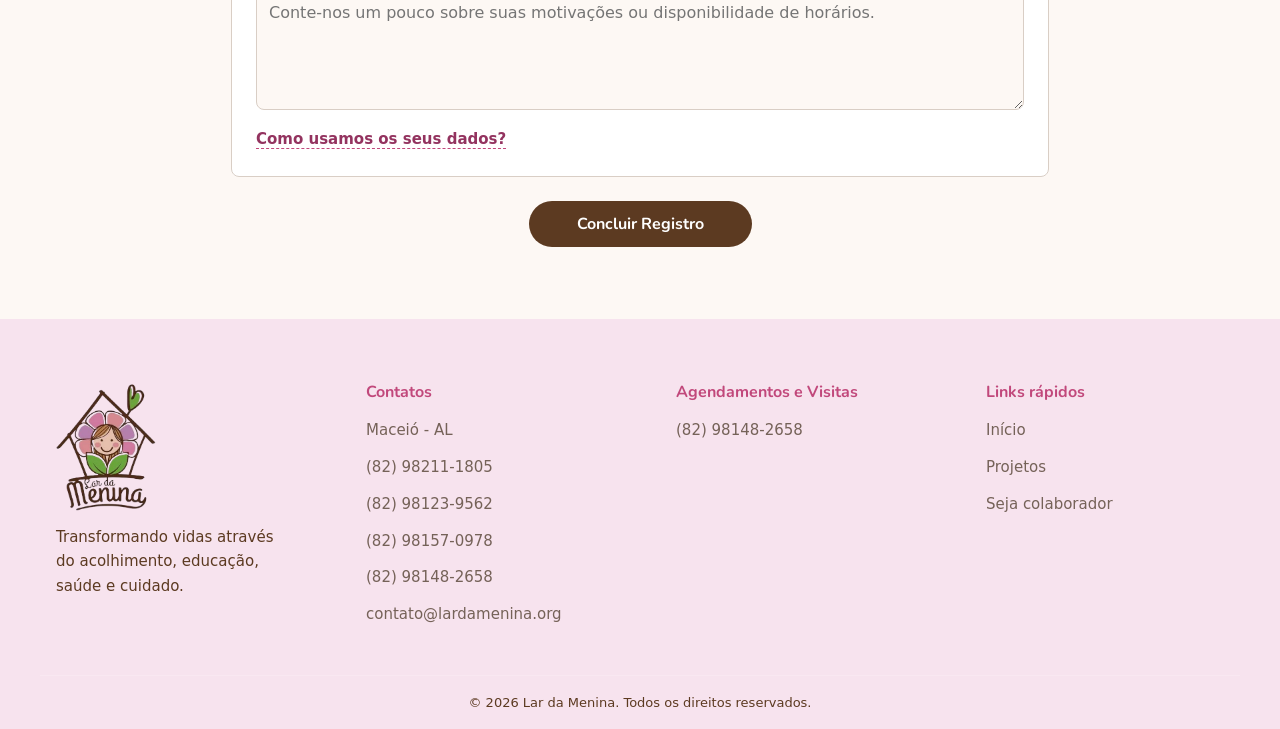
==== commit ea194370: "docs: update footer information" ====
--- a/cadastro.html
+++ b/cadastro.html
@@ -264,11 +264,39 @@
         </div>
 
         <div class="footer-column">
-          <h3>Contato</h3>
+          <h3>Contatos</h3>
           <p>Maceió - AL</p>
-          <p><a href="tel:+5582999999999">(82) 99999-9999</a></p>
-          <p>
-            <a href="mailto:contato@lardamenina.org">contato@lardamenina.org</a>
+          <p>
+            <a href="https://wa.me/+5582982111805" target="_blank"
+              >(82) 98211-1805</a
+            >
+          </p>
+          <p>
+            <a href="https://wa.me/+558281239562" target="_blank"
+              >(82) 98123-9562</a
+            >
+          </p>
+          <p>
+            <a href="https://wa.me/+558281570978" target="_blank"
+              >(82) 98157-0978</a
+            >
+          </p>
+          <p>
+            <a href="https://wa.me/+558281482658" target="_blank"
+              >(82) 98148-2658</a
+            >
+          </p>
+          <p>
+            <a href="mailto:contato@lardamenina.org" target="_blank"
+              >contato@lardamenina.org</a
+            >
+          </p>
+        </div>
+
+        <div class="footer-column">
+          <h3>Agendamentos e Visitas</h3>
+          <p>
+            <a href="https://wa.me/558281482658">(82) 98148-2658</a>
           </p>
         </div>
 
@@ -284,5 +312,6 @@
         © 2026 Lar da Menina. Todos os direitos reservados.
       </div>
     </footer>
+    <script type="module" src="js/main.js"></script>
   </body>
 </html>
--- a/css/styles.css
+++ b/css/styles.css
@@ -1,67 +1,40 @@
-/* =====================================================================
-   LAR DA MENINA — DESIGN SYSTEM
-   Plataforma institucional em HTML5 + CSS3 puro (sem frameworks/JS)
-
-   Sumário
-   01. Tokens de design (cores, tipografia, espaçamento, sombra)
-   02. Reset e base tipográfica
-   03. Layout macro — grid de 12 colunas (5 breakpoints)
-   04. Cabeçalho e navegação (flexbox + dropdown + menu hambúrguer)
-   05. Botões e estados interativos
-   06. Tags / badges de categorização
-   07. Alertas contextuais
-   08. Modais (técnica :target — 100% CSS)
-   09. Seção Hero (index)
-   10. Seção Institucional / Missão
-   11. Galeria e depoimento
-   12. Faixa de chamada (CTA)
-   13. Cards de projetos
-   14. Seção de doações
-   15. Formulário de cadastro
-   16. Rodapé
-   17. Ajustes finos de responsividade
-========================================================================= */
-
-/* =====================================================================
-   01 — TOKENS DE DESIGN
-========================================================================= */
+/* ==========================================================================
+   VARIÁVEIS E CONFIGURAÇÕES GERAIS (ESTILOS BASE)
+   ========================================================================== */
 :root {
-  /* Paleta institucional — extraída da identidade visual (casa, flor, folhas) */
-  --clr-primary-100: #f7e3ee; /* rosa muito claro — fundos de destaque      */
-  --clr-primary-300: #e2a9c4; /* rosa claro — hover suave                   */
-  --clr-primary-500: #c1487b; /* rosa — cor de ação primária                */
-  --clr-primary-700: #93335f; /* rosa escuro — texto sobre claro, hover     */
-
-  --clr-secondary-500: #6f9c3f; /* verde-folha — sucesso / natureza           */
-  --clr-secondary-700: #4f7a2a; /* verde escuro                               */
-
-  --clr-accent-700: #5c3a21; /* marrom da marca — títulos, rodapé          */
-  --clr-accent-900: #3a220f; /* marrom profundo — fundo do rodapé          */
-
-  --clr-cream-50: #fdf8f4; /* fundo geral da página                     */
-  --clr-cream-100: #f6eade; /* superfície secundária                     */
-  --clr-surface: #ffffff; /* cartões, formulário, cabeçalho             */
-
-  --clr-ink-900: #33221a; /* texto principal                            */
-  --clr-ink-600: #756258; /* texto secundário                          */
-  --clr-ink-300: #d9cec5; /* bordas neutras                             */
+  --clr-primary-100: #f7e3ee;
+  --clr-primary-300: #e2a9c4;
+  --clr-primary-500: #c1487b;
+  --clr-primary-700: #93335f;
+
+  --clr-secondary-500: #6f9c3f;
+  --clr-secondary-700: #4f7a2a;
+  --clr-accent-700: #5c3a21;
+  --clr-accent-900: #3a220f;
+
+  --clr-cream-50: #fdf8f4;
+  --clr-cream-100: #f6eade;
+  --clr-surface: #ffffff;
+
+  --clr-ink-900: #33221a;
+  --clr-ink-600: #756258;
+  --clr-ink-300: #d9cec5;
 
   --clr-success: #6f9c3f;
   --clr-warning: #c07f1f;
   --clr-error: #b3402e;
   --clr-info: #3d7ea6;
 
-  /* Tipografia — serifada humanista para títulos, sans discreta no corpo */
   --ff-heading: "Nunito", sans-serif;
   --ff-body: "Karla", system-ui, -apple-system, sans-serif;
 
-  --fs-0: 0.8125rem; /* 13px — apoio, legendas       */
-  --fs-1: 0.9375rem; /* 15px — texto pequeno         */
-  --fs-2: 1rem; /* 16px — corpo de texto        */
-  --fs-3: 1.25rem; /* 20px — subtítulo / h3        */
-  --fs-4: 1.75rem; /* 28px — h2                    */
-  --fs-5: 2.25rem; /* 36px — h1                    */
-  --fs-6: 3rem; /* 48px — destaque hero (desktop) */
+  --fs-0: 0.8125rem;
+  --fs-1: 0.9375rem;
+  --fs-2: 1rem;
+  --fs-3: 1.25rem;
+  --fs-4: 1.75rem;
+  --fs-5: 2.25rem;
+  --fs-6: 3rem;
 
   --fw-regular: 400;
   --fw-medium: 600;
@@ -70,7 +43,6 @@
   --lh-tight: 1.2;
   --lh-base: 1.65;
 
-  /* Espaçamento modular — base 4px */
   --space-2xs: 0.25rem;
   --space-xs: 0.5rem;
   --space-sm: 0.75rem;
@@ -90,14 +62,8 @@
   --shadow-header: 0 4px 22px rgba(58, 34, 15, 0.08);
 
   --container-max: 1200px;
-
-  /* Breakpoints de referência (documentação — ver seção 03)
-     bp-1: 480px  · bp-2: 768px · bp-3: 1024px · bp-4: 1280px · bp-5: 1600px */
-}
-
-/* =====================================================================
-   02 — RESET E BASE TIPOGRÁFICA
-========================================================================= */
+}
+
 * {
   margin: 0;
   padding: 0;
@@ -157,7 +123,6 @@
   border: none;
 }
 
-/* Foco visível para navegação por teclado (acessibilidade) */
 a:focus-visible,
 button:focus-visible,
 input:focus-visible,
@@ -169,14 +134,9 @@
 .container {
   max-width: var(--container-max);
   margin: 0 auto;
-  padding: 0 var(--space-md);
-}
-
-/* =====================================================================
-   03 — LAYOUT MACRO: GRID DE 12 COLUNAS
-   Aplicado às seções estruturais da página. Mobile-first, com 5
-   breakpoints distintos (480 / 768 / 1024 / 1280 / 1600px).
-========================================================================= */
+  padding: 0 var(--space-);
+}
+
 .grid-12 {
   display: grid;
   grid-template-columns: repeat(4, 1fr);
@@ -213,10 +173,9 @@
   }
 }
 
-/* =====================================================================
-   04 — CABEÇALHO E NAVEGAÇÃO
-   Estrutura macro do header via flexbox (alinhamento de componentes).
-========================================================================= */
+/* ==========================================================================
+   CABEÇALHO (SITE-HEADER)
+   ========================================================================== */
 .site-header {
   background: var(--clr-surface);
   box-shadow: var(--shadow-header);
@@ -240,7 +199,6 @@
   height: auto;
 }
 
-/* Menu principal */
 .menu ul {
   display: flex;
   align-items: flex-start;
@@ -268,7 +226,6 @@
   border-bottom-color: var(--clr-primary-500);
 }
 
-/* Dropdown "Projetos" — funcional via :hover e :focus-within (teclado) */
 .dropdown {
   position: relative;
 }
@@ -336,7 +293,6 @@
   color: var(--clr-primary-700);
 }
 
-/* Menu hambúrguer (mobile) — via checkbox, sem JavaScript */
 .menu-toggle-input {
   display: none;
 }
@@ -431,16 +387,16 @@
   }
 }
 
-/* =====================================================================
-   05 — BOTÕES E ESTADOS INTERATIVOS
-========================================================================= */
+/* ==========================================================================
+   BOTÕES E COMPONENTES DE INTERAÇÃO
+   ========================================================================== */
 .btn-acao {
   display: inline-flex;
   align-items: center;
   justify-content: center;
   gap: var(--space-xs);
   padding: var(--space-sm) var(--space-xl);
-  border: 2px solid transparent;
+  border: 1px solid transparent;
   border-radius: var(--radius-pill);
   font-family: var(--ff-heading);
   font-size: var(--fs-1);
@@ -478,7 +434,6 @@
   border-color: transparent;
 }
 
-/* Variante para uso sobre fundo claro (fora do hero) */
 .btn-outline-claro {
   background: transparent;
   border-color: var(--clr-primary-500);
@@ -525,9 +480,6 @@
   box-shadow: none !important;
 }
 
-/* =====================================================================
-   06 — TAGS / BADGES DE CATEGORIZAÇÃO
-========================================================================= */
 .badges {
   display: flex;
   flex-wrap: wrap;
@@ -563,9 +515,6 @@
   color: #235a79;
 }
 
-/* =====================================================================
-   07 — ALERTAS CONTEXTUAIS
-========================================================================= */
 .alert {
   display: flex;
   align-items: flex-start;
@@ -619,9 +568,9 @@
   color: var(--clr-surface);
 }
 
-/* =====================================================================
-   08 — MODAIS (técnica :target, sem JavaScript)
-========================================================================= */
+/* ==========================================================================
+   MODAL DE DETALHES
+   ========================================================================== */
 .modal {
   display: none;
   position: fixed;
@@ -707,9 +656,9 @@
   gap: var(--space-sm);
 }
 
-/* =====================================================================
-   09 — HERO (index.html)
-========================================================================= */
+/* ==========================================================================
+   SEÇÕES DA PÁGINA (HERO, SOBRE, PROJETOS, DOACÕES)
+   ========================================================================== */
 .hero {
   background: linear-gradient(
     150deg,
@@ -802,9 +751,6 @@
   }
 }
 
-/* =====================================================================
-   10 — SEÇÃO INSTITUCIONAL / MISSÃO (index.html)
-========================================================================= */
 #sobre-nos {
   padding: var(--space-3xl) 0;
 }
@@ -893,28 +839,104 @@
   }
 }
 
-/* =====================================================================
-   11 — GALERIA E DEPOIMENTO (index.html)
-========================================================================= */
 #galeria-impacto {
   background: var(--clr-primary-100);
   padding: var(--space-3xl) 0;
 }
 
-#galeria-impacto .grid-12 {
-  max-width: var(--container-max);
-  margin: 0 auto;
-  padding: 0;
-  align-items: stretch;
-}
-
 #galeria-impacto > .container > h2,
 #galeria-impacto h2.titulo-secao {
   margin-bottom: var(--space-xl);
-}
-
-.galeria-figura {
-  grid-column: 1 / -1;
+  text-align: center;
+}
+
+.carrossel-impacto {
+  position: relative;
+  max-width: 850px;
+  margin: auto;
+  overflow: hidden;
+  border-radius: var(--radius-md);
+  box-shadow: var(--shadow-card);
+}
+
+.slides {
+  position: relative;
+}
+
+.slide {
+  display: none;
+  margin: 0;
+  animation: aparecer 0.6s ease;
+}
+
+.slide.ativo {
+  display: block;
+}
+
+.slide img {
+  width: 100%;
+  height: 500px;
+  object-fit: cover;
+}
+
+.slide figcaption {
+  padding: 1rem;
+  background: white;
+  font-size: 1.1rem;
+  text-align: center;
+}
+
+.carrossel-btn {
+  position: absolute;
+  top: 50%;
+  transform: translateY(-50%);
+  background: white;
+  border: none;
+  width: 45px;
+  height: 45px;
+  border-radius: 50%;
+  cursor: pointer;
+  font-size: 25px;
+  z-index: 2;
+  box-shadow: var(--shadow-card);
+}
+
+.anterior {
+  left: 15px;
+}
+
+.proximo {
+  right: 15px;
+}
+
+.indicadores {
+  display: flex;
+  justify-content: center;
+  gap: 10px;
+  margin-top: 20px;
+}
+
+.indicadores span {
+  width: 12px;
+  height: 12px;
+  background: #d9cec5;
+  border-radius: 50%;
+  cursor: pointer;
+}
+
+.indicadores span.ativo {
+  background: var(--clr-primary-500);
+}
+
+@keyframes aparecer {
+  from {
+    opacity: 0;
+    transform: translateX(30px);
+  }
+  to {
+    opacity: 1;
+    transform: translateX(0);
+  }
 }
 
 .imagem-responsiva {
@@ -926,47 +948,6 @@
   box-shadow: var(--shadow-card);
 }
 
-.galeria-figura figcaption {
-  margin-top: var(--space-sm);
-  margin-bottom: var(--space-md);
-  color: var(--clr-ink-600);
-  font-size: var(--fs-0);
-}
-
-.depoimento {
-  grid-column: 1 / -1;
-  background: var(--clr-surface);
-  border-radius: var(--radius-md);
-  padding: var(--space-xl);
-  box-shadow: var(--shadow-card);
-  display: flex;
-  flex-direction: column;
-  justify-content: center;
-  gap: var(--space-md);
-}
-
-.depoimento p {
-  font-family: var(--ff-heading);
-  font-size: var(--fs-3);
-  color: var(--clr-accent-700);
-  font-style: italic;
-}
-
-.depoimento footer {
-  display: flex;
-  align-items: center;
-  gap: var(--space-sm);
-  font-size: var(--fs-1);
-  color: var(--clr-ink-600);
-}
-
-.depoimento footer::before {
-  content: "";
-  width: 28px;
-  height: 2px;
-  background: var(--clr-primary-500);
-}
-
 @media (min-width: 768px) {
   .galeria-figura {
     grid-column: 1 / 6;
@@ -985,16 +966,12 @@
   }
 }
 
-/* =====================================================================
-   12 — FAIXA DE CHAMADA (CTA final)
-========================================================================= */
 .cta-final {
-  
   padding: var(--space-2xl) var(--space-md);
 }
 
 .cta-conteudo {
-  max-width: 600px;
+  max-width: 1000px;
   margin: 0 auto;
   text-align: center;
   display: flex;
@@ -1005,18 +982,23 @@
 
 .cta-conteudo h2 {
   color: var(--clr-primary-500);
+  max-width: 70%;
 }
 
 .cta-conteudo p {
   color: var(--clr-accent-700);
-  font-size: var(--fs-3);
-}
-
-/* =====================================================================
-   13 — CARDS DE PROJETOS (projetos.html)
-========================================================================= */
+  font-size: var(--fs-2);
+  max-width: 90%;
+}
+
 #conteudo-projetos {
   padding: var(--space-2xl) 0 var(--space-2xl);
+}
+
+@media (min-width: 1024px) {
+  .cta-conteudo p {
+    max-width: 50%;
+  }
 }
 
 .titulo-pagina-container {
@@ -1090,7 +1072,6 @@
   font-size: var(--fs-1);
 }
 
-/* Sotaque de cor por frente de atuação */
 .card-projeto[data-area="saude"] {
   border-top-color: var(--clr-info);
 }
@@ -1116,9 +1097,6 @@
   }
 }
 
-/* =====================================================================
-   14 — SEÇÃO DE DOAÇÕES (projetos.html)
-========================================================================= */
 #doacoes .alert {
   margin-bottom: var(--space-xl);
 }
@@ -1173,9 +1151,6 @@
   }
 }
 
-/* =====================================================================
-   15 — FORMULÁRIO DE CADASTRO (cadastro.html)
-========================================================================= */
 #conteudo-cadastro {
   padding: var(--space-2xl) 0 var(--space-3xl);
 }
@@ -1315,9 +1290,9 @@
   }
 }
 
-/* =====================================================================
-   16 — RODAPÉ
-========================================================================= */
+/* ==========================================================================
+   RODAPÉ (SITE-FOOTER) - ATUALIZADO COM 4 COLUNAS HORIZONTAIS PERFEITAS
+   ========================================================================== */
 .site-footer {
   background: linear-gradient(
     160deg,
@@ -1328,28 +1303,20 @@
   padding: var(--space-2xl) var(--space-md) var(--space-md);
 }
 
+/* Container Principal do Footer */
 .footer-container {
   max-width: var(--container-max);
   margin: 0 auto;
   display: grid;
-  grid-template-columns: repeat(4, 1fr);
-  gap: var(--space-xl);
-}
-
-@media (min-width: 768px) {
-  .footer-container {
-    grid-template-columns: repeat(8, 1fr);
-  }
-}
-
-@media (min-width: 1024px) {
-  .footer-container {
-    grid-template-columns: repeat(12, 1fr);
-  }
-}
-
-.footer-brand {
-  grid-column: 1 / -1;
+  grid-template-columns: repeat(4, 1fr); /* 4 colunas horizontais lado a lado */
+  gap: var(--space-3xl);
+  padding: var(--space-md);
+  align-items: start;
+}
+
+/* Configuração interna das colunas */
+.footer-brand,
+.footer-column {
   display: flex;
   flex-direction: column;
   gap: var(--space-sm);
@@ -1363,13 +1330,6 @@
 .footer-brand p {
   color: var(--clr-accent-700);
   font-size: var(--fs-1);
-}
-
-.footer-column {
-  grid-column: 1 / -1;
-  display: flex;
-  flex-direction: column;
-  gap: var(--space-sm);
 }
 
 .footer-column h3 {
@@ -1388,30 +1348,7 @@
   color: var(--clr-accent-900);
 }
 
-@media (min-width: 768px) {
-  .footer-brand {
-    grid-column: 1 / 5;
-  }
-  .footer-column:nth-of-type(2) {
-    grid-column: 5 / 7;
-  }
-  .footer-column:nth-of-type(3) {
-    grid-column: 7 / 9;
-  }
-}
-
-@media (min-width: 1024px) {
-  .footer-brand {
-    grid-column: 1 / 6;
-  }
-  .footer-column:nth-of-type(2) {
-    grid-column: 7 / 10;
-  }
-  .footer-column:nth-of-type(3) {
-    grid-column: 10 / 13;
-  }
-}
-
+/* Rodapé de direitos autorais */
 .footer-bottom {
   max-width: var(--container-max);
   margin: var(--space-xl) auto 0;
@@ -1419,12 +1356,24 @@
   border-top: 1px solid rgba(255, 255, 255, 0.18);
   text-align: center;
   font-size: var(--fs-0);
-  color: rgba(255, 255, 255, 0.7);
-}
-
-/* =====================================================================
-   17 — AJUSTES FINOS DE RESPONSIVIDADE
-========================================================================= */
+  color: var(--clr-accent-700);
+}
+
+/* RESPONSIVIDADE ADAPTATIVA DO FOOTER */
+@media (max-width: 992px) {
+  .footer-container {
+    grid-template-columns: repeat(2, 1fr); /* Quebra em 2x2 em tablets */
+  }
+}
+
+@media (max-width: 576px) {
+  .footer-container {
+    grid-template-columns: 1fr; /* 1 coluna vertical em celulares */
+    gap: var(--space-lg);
+  }
+}
+
+/* Ajustes gerais de outras seções no mobile */
 @media (max-width: 480px) {
   h1 {
     font-size: var(--fs-4);
